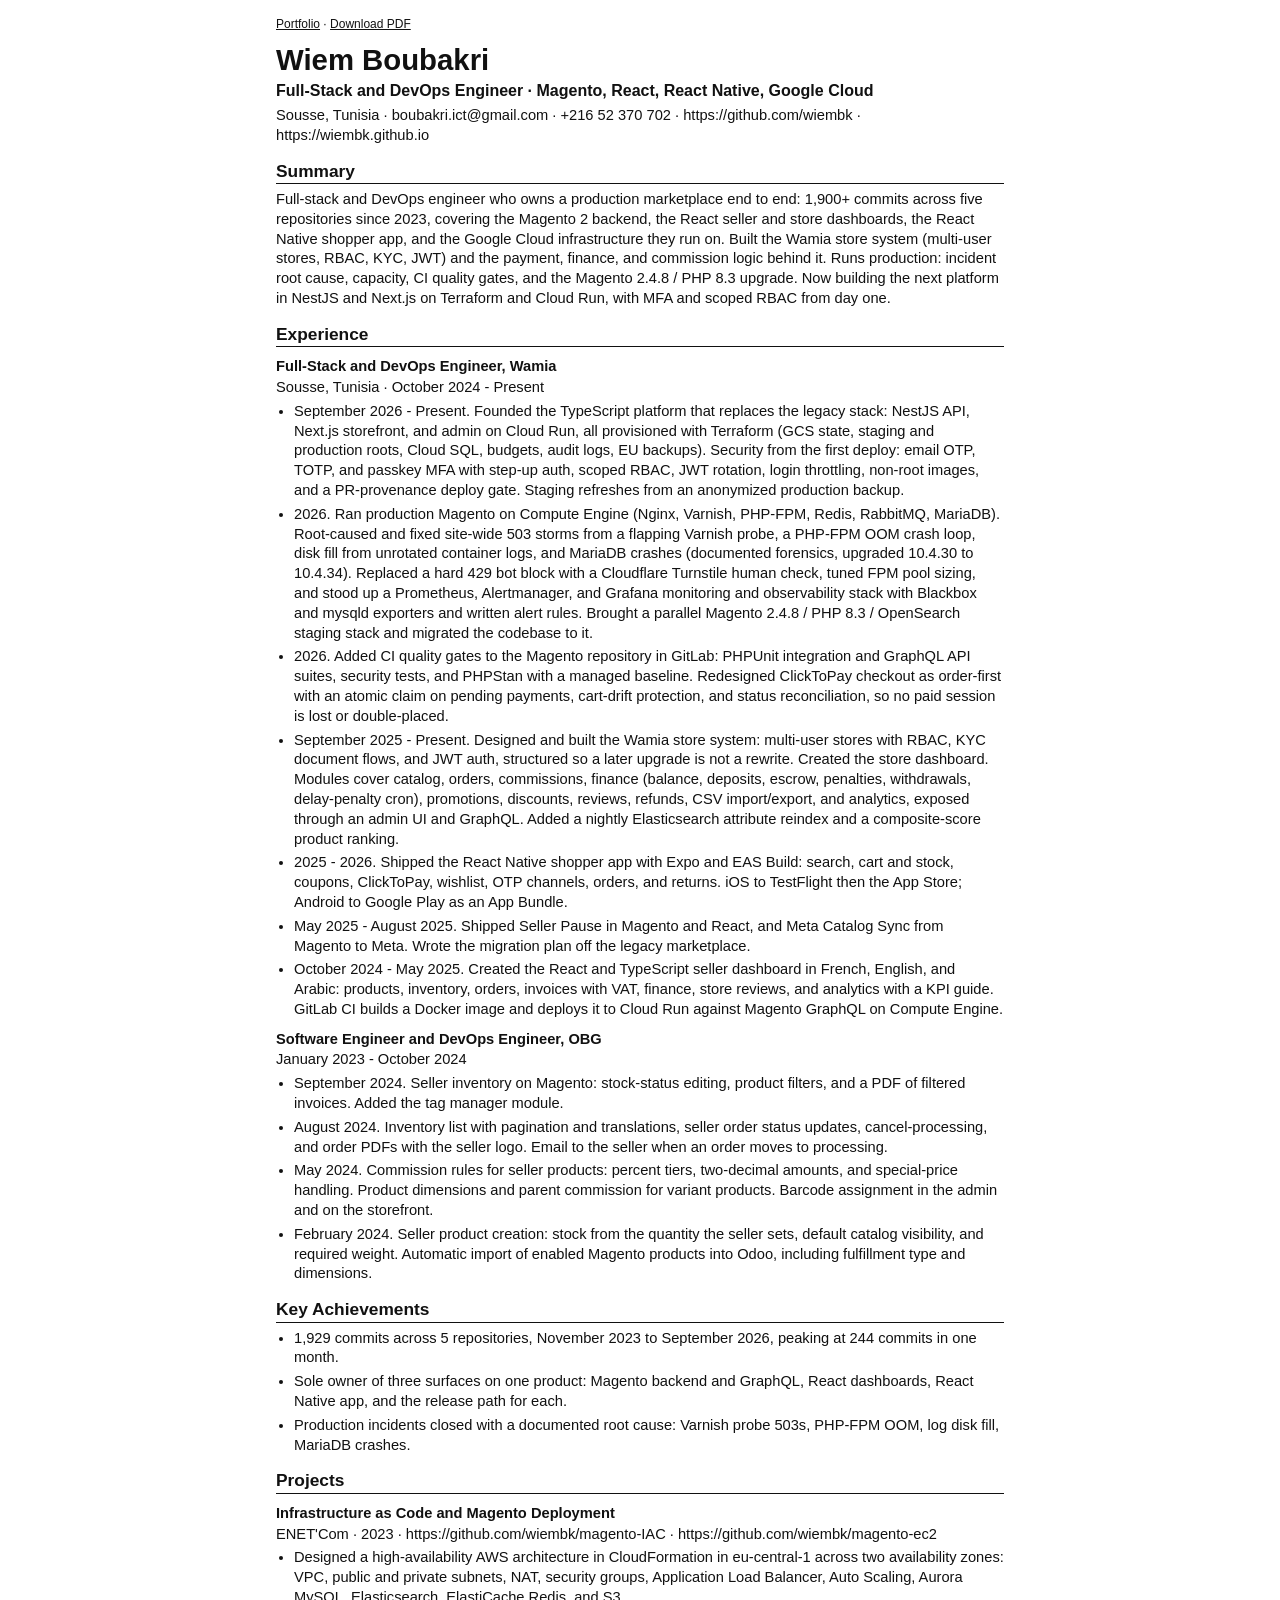
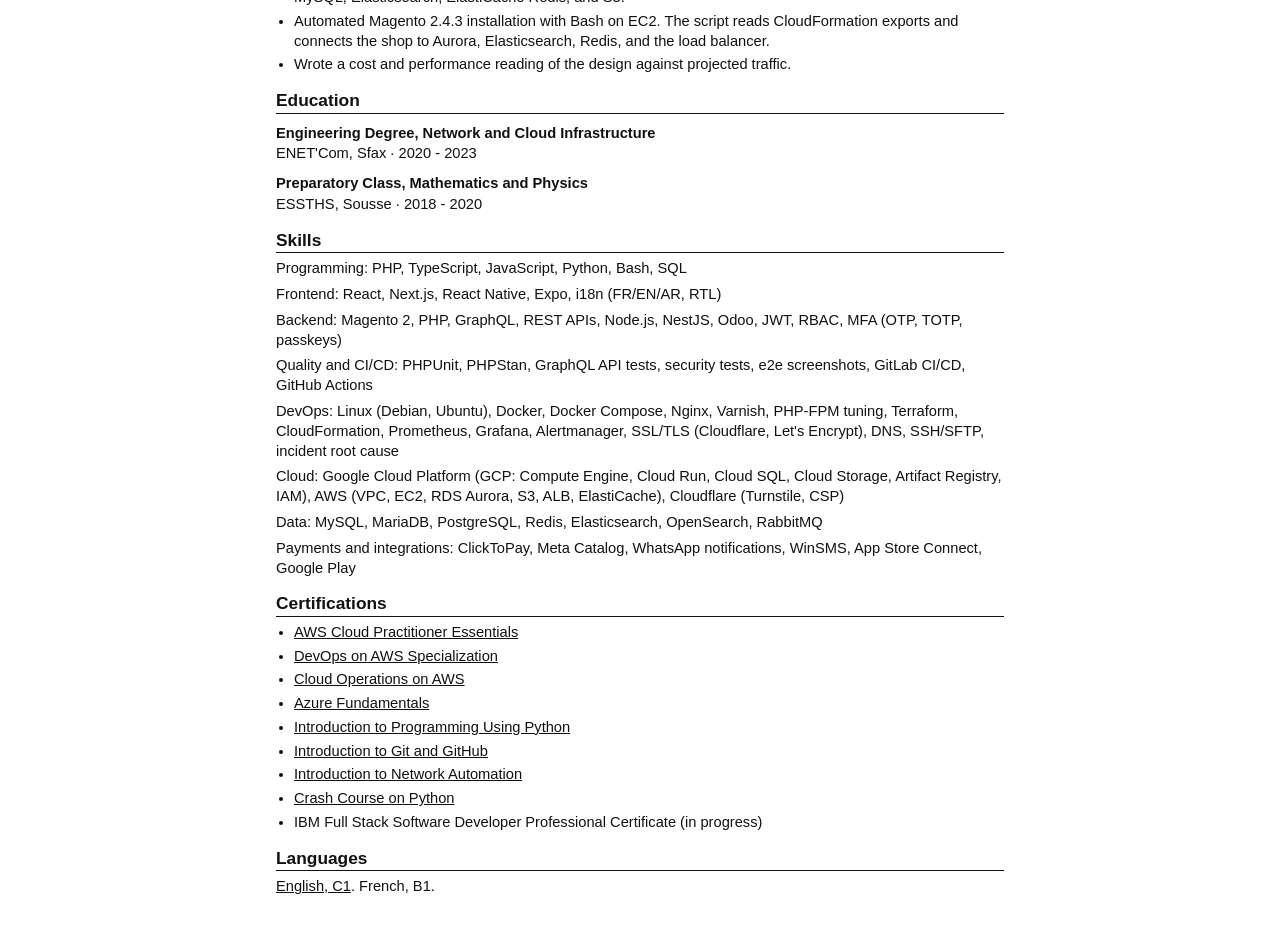
==== resume.html @ d729eae5 "fix: keep the ATS resume on two pages Co-authored-by: Cursor <cursoragent@cursor.com>" ====
<!DOCTYPE html>
<html lang="en">
<head>
  <meta charset="utf-8">
  <meta name="viewport" content="width=device-width, initial-scale=1">
  <title>Wiem Boubakri - Resume</title>
  <meta name="description" content="Resume of Wiem Boubakri, Full-Stack and DevOps engineer.">
  <link rel="stylesheet" href="resume.css">
</head>
<body>
  <p class="nav"><a href="index.html">Portfolio</a> · <a href="resume.pdf" download>Download PDF</a></p>

  <main>
    <h1>Wiem Boubakri</h1>
    <p class="role">Full-Stack and DevOps Engineer · Magento, React, React Native, Google Cloud</p>
    <p class="contact">Sousse, Tunisia · boubakri.ict@gmail.com · +216 52 370 702 · https://github.com/wiembk · https://wiembk.github.io</p>

    <h2>Summary</h2>
    <p>Full-stack and DevOps engineer who owns a production marketplace end to end: 1,900+ commits across five repositories since 2023, covering the Magento 2 backend, the React seller and store dashboards, the React Native shopper app, and the Google Cloud infrastructure they run on. Built the Wamia store system (multi-user stores, RBAC, KYC, JWT) and the payment, finance, and commission logic behind it. Runs production: incident root cause, capacity, CI quality gates, and the Magento 2.4.8 / PHP 8.3 upgrade. Now building the next platform in NestJS and Next.js on Terraform and Cloud Run, with MFA and scoped RBAC from day one.</p>

    <h2>Experience</h2>

    <h3>Full-Stack and DevOps Engineer, Wamia</h3>
    <p class="meta">Sousse, Tunisia · October 2024 - Present</p>
    <ul>
      <li>September 2026 - Present. Founded the TypeScript platform that replaces the legacy stack: NestJS API, Next.js storefront, and admin on Cloud Run, all provisioned with Terraform (GCS state, staging and production roots, Cloud SQL, budgets, audit logs, EU backups). Security from the first deploy: email OTP, TOTP, and passkey MFA with step-up auth, scoped RBAC, JWT rotation, login throttling, non-root images, and a PR-provenance deploy gate. Staging refreshes from an anonymized production backup.</li>
      <li>2026. Ran production Magento on Compute Engine (Nginx, Varnish, PHP-FPM, Redis, RabbitMQ, MariaDB). Root-caused and fixed site-wide 503 storms from a flapping Varnish probe, a PHP-FPM OOM crash loop, disk fill from unrotated container logs, and MariaDB crashes (documented forensics, upgraded 10.4.30 to 10.4.34). Replaced a hard 429 bot block with a Cloudflare Turnstile human check, tuned FPM pool sizing, and stood up a Prometheus, Alertmanager, and Grafana monitoring and observability stack with Blackbox and mysqld exporters and written alert rules. Brought a parallel Magento 2.4.8 / PHP 8.3 / OpenSearch staging stack and migrated the codebase to it.</li>
      <li>2026. Added CI quality gates to the Magento repository in GitLab: PHPUnit integration and GraphQL API suites, security tests, and PHPStan with a managed baseline. Redesigned ClickToPay checkout as order-first with an atomic claim on pending payments, cart-drift protection, and status reconciliation, so no paid session is lost or double-placed.</li>
      <li>September 2025 - Present. Designed and built the Wamia store system: multi-user stores with RBAC, KYC document flows, and JWT auth, structured so a later upgrade is not a rewrite. Created the store dashboard. Modules cover catalog, orders, commissions, finance (balance, deposits, escrow, penalties, withdrawals, delay-penalty cron), promotions, discounts, reviews, refunds, CSV import/export, and analytics, exposed through an admin UI and GraphQL. Added a nightly Elasticsearch attribute reindex and a composite-score product ranking.</li>
      <li>2025 - 2026. Shipped the React Native shopper app with Expo and EAS Build: search, cart and stock, coupons, ClickToPay, wishlist, OTP channels, orders, and returns. iOS to TestFlight then the App Store; Android to Google Play as an App Bundle.</li>
      <li>May 2025 - August 2025. Shipped Seller Pause in Magento and React, and Meta Catalog Sync from Magento to Meta. Wrote the migration plan off the legacy marketplace.</li>
      <li>October 2024 - May 2025. Created the React and TypeScript seller dashboard in French, English, and Arabic: products, inventory, orders, invoices with VAT, finance, store reviews, and analytics with a KPI guide. GitLab CI builds a Docker image and deploys it to Cloud Run against Magento GraphQL on Compute Engine.</li>
    </ul>

    <h3>Software Engineer and DevOps Engineer, OBG</h3>
    <p class="meta">January 2023 - October 2024</p>
    <ul>
      <li>September 2024. Seller inventory on Magento: stock-status editing, product filters, and a PDF of filtered invoices. Added the tag manager module.</li>
      <li>August 2024. Inventory list with pagination and translations, seller order status updates, cancel-processing, and order PDFs with the seller logo. Email to the seller when an order moves to processing.</li>
      <li>May 2024. Commission rules for seller products: percent tiers, two-decimal amounts, and special-price handling. Product dimensions and parent commission for variant products. Barcode assignment in the admin and on the storefront.</li>
      <li>February 2024. Seller product creation: stock from the quantity the seller sets, default catalog visibility, and required weight. Automatic import of enabled Magento products into Odoo, including fulfillment type and dimensions.</li>
    </ul>

    <h2>Key Achievements</h2>
    <ul>
      <li>1,929 commits across 5 repositories, November 2023 to September 2026, peaking at 244 commits in one month.</li>
      <li>Sole owner of three surfaces on one product: Magento backend and GraphQL, React dashboards, React Native app, and the release path for each.</li>
      <li>Production incidents closed with a documented root cause: Varnish probe 503s, PHP-FPM OOM, log disk fill, MariaDB crashes.</li>
    </ul>

    <h2>Projects</h2>

    <h3>Infrastructure as Code and Magento Deployment</h3>
    <p class="meta">ENET'Com · 2023 · https://github.com/wiembk/magento-IAC · https://github.com/wiembk/magento-ec2</p>
    <ul>
      <li>Designed a high-availability AWS architecture in CloudFormation in eu-central-1 across two availability zones: VPC, public and private subnets, NAT, security groups, Application Load Balancer, Auto Scaling, Aurora MySQL, Elasticsearch, ElastiCache Redis, and S3.</li>
      <li>Automated Magento 2.4.3 installation with Bash on EC2. The script reads CloudFormation exports and connects the shop to Aurora, Elasticsearch, Redis, and the load balancer.</li>
      <li>Wrote a cost and performance reading of the design against projected traffic.</li>
    </ul>

    <h2>Education</h2>

    <h3>Engineering Degree, Network and Cloud Infrastructure</h3>
    <p class="meta">ENET'Com, Sfax · 2020 - 2023</p>

    <h3>Preparatory Class, Mathematics and Physics</h3>
    <p class="meta">ESSTHS, Sousse · 2018 - 2020</p>

    <h2>Skills</h2>
    <p>Programming: PHP, TypeScript, JavaScript, Python, Bash, SQL</p>
    <p>Frontend: React, Next.js, React Native, Expo, i18n (FR/EN/AR, RTL)</p>
    <p>Backend: Magento 2, PHP, GraphQL, REST APIs, Node.js, NestJS, Odoo, JWT, RBAC, MFA (OTP, TOTP, passkeys)</p>
    <p>Quality and CI/CD: PHPUnit, PHPStan, GraphQL API tests, security tests, e2e screenshots, GitLab CI/CD, GitHub Actions</p>
    <p>DevOps: Linux (Debian, Ubuntu), Docker, Docker Compose, Nginx, Varnish, PHP-FPM tuning, Terraform, CloudFormation, Prometheus, Grafana, Alertmanager, SSL/TLS (Cloudflare, Let's Encrypt), DNS, SSH/SFTP, incident root cause</p>
    <p>Cloud: Google Cloud Platform (GCP: Compute Engine, Cloud Run, Cloud SQL, Cloud Storage, Artifact Registry, IAM), AWS (VPC, EC2, RDS Aurora, S3, ALB, ElastiCache), Cloudflare (Turnstile, CSP)</p>
    <p>Data: MySQL, MariaDB, PostgreSQL, Redis, Elasticsearch, OpenSearch, RabbitMQ</p>
    <p>Payments and integrations: ClickToPay, Meta Catalog, WhatsApp notifications, WinSMS, App Store Connect, Google Play</p>

    <h2>Certifications</h2>
    <ul class="certs-compact">
      <li><a href="https://drive.google.com/file/d/1_1jLtvXYV4eo3MJNdvYTq_Lkex4wQzK7/view">AWS Cloud Practitioner Essentials</a></li>
      <li><a href="https://www.coursera.org/account/accomplishments/specialization/TWV79HCF8F5U">DevOps on AWS Specialization</a></li>
      <li><a href="https://www.coursera.org/account/accomplishments/verify/R3Q22K4W58J7">Cloud Operations on AWS</a></li>
      <li><a href="https://drive.google.com/file/d/1Y1gZ4ScMN9NlFV-8IL65Gn_cewca-HWh/view">Azure Fundamentals</a></li>
      <li><a href="https://drive.google.com/file/d/1k7Gmsnxbhgt2LNV8YD_3bbGJUZ9FT2f1/view">Introduction to Programming Using Python</a></li>
      <li><a href="https://www.coursera.org/account/accomplishments/verify/2NA354GZRB7Q">Introduction to Git and GitHub</a></li>
      <li><a href="https://www.coursera.org/account/accomplishments/verify/HYGHPWAWJUBF">Introduction to Network Automation</a></li>
      <li><a href="https://www.coursera.org/account/accomplishments/verify/X9KK7CVKXENY">Crash Course on Python</a></li>
      <li>IBM Full Stack Software Developer Professional Certificate (in progress)</li>
    </ul>

    <h2>Languages</h2>
    <p><a href="https://cert.efset.org/MM6SDx">English, C1</a>. French, B1.</p>
  </main>
</body>
</html>
---- resume.css ----
* { box-sizing: border-box; }

html { background: #fff; }

body {
  margin: 0;
  background: #fff;
  color: #111;
  font-family: Arial, Helvetica, sans-serif;
  font-size: 11pt;
  line-height: 1.35;
}

.nav {
  max-width: 760px;
  margin: 16px auto 0;
  padding: 0 16px;
  font-size: 12px;
}

.nav a { color: #111; }

main {
  max-width: 760px;
  margin: 0 auto;
  padding: 12px 16px 40px;
}

h1 {
  font-size: 22pt;
  font-weight: 700;
  line-height: 1.1;
  margin: 0 0 4px;
}

.role {
  font-size: 12pt;
  font-weight: 700;
  margin: 0 0 4px;
}

.contact {
  margin: 0 0 12px;
}

h2 {
  font-size: 13pt;
  font-weight: 700;
  margin: 14px 0 6px;
  padding: 0;
  border: 0;
  border-bottom: 1px solid #111;
}

h3 {
  font-size: 11pt;
  font-weight: 700;
  margin: 10px 0 0;
}

.meta {
  margin: 1px 0 4px;
}

p { margin: 0 0 6px; }

ul {
  margin: 0 0 8px;
  padding-left: 18px;
}

li { margin: 0 0 4px; }

a { color: #111; }

@page {
  size: A4;
  margin: 11mm 12mm 11mm 12mm;
}

@media print {
  .nav { display: none; }
  body { font-size: 9.8pt; line-height: 1.27; }
  main { max-width: none; margin: 0; padding: 0; }
  a { color: #111; text-decoration: none; }
  h2 { margin-top: 10px; }
  h2, h3 { break-after: avoid; }
  li { margin-bottom: 3px; }
  .certs-compact li { margin-bottom: 1px; }
}
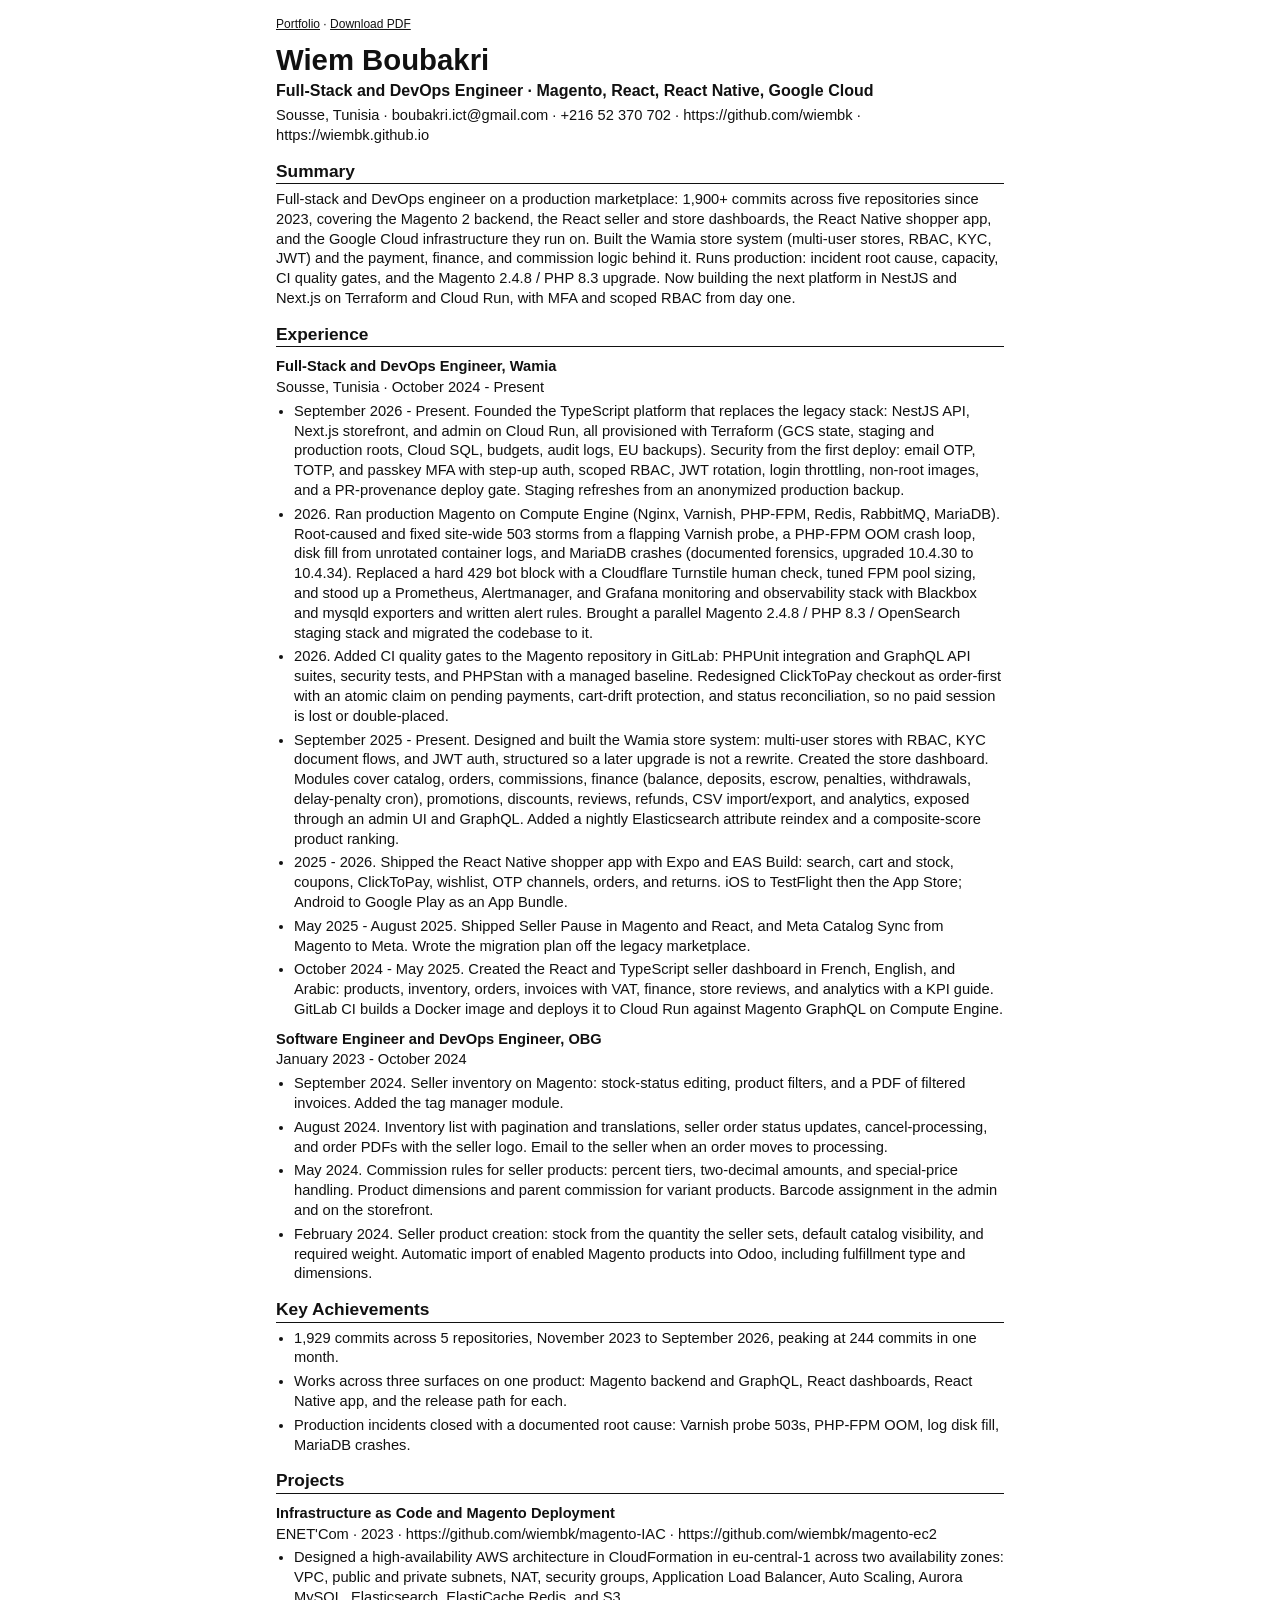
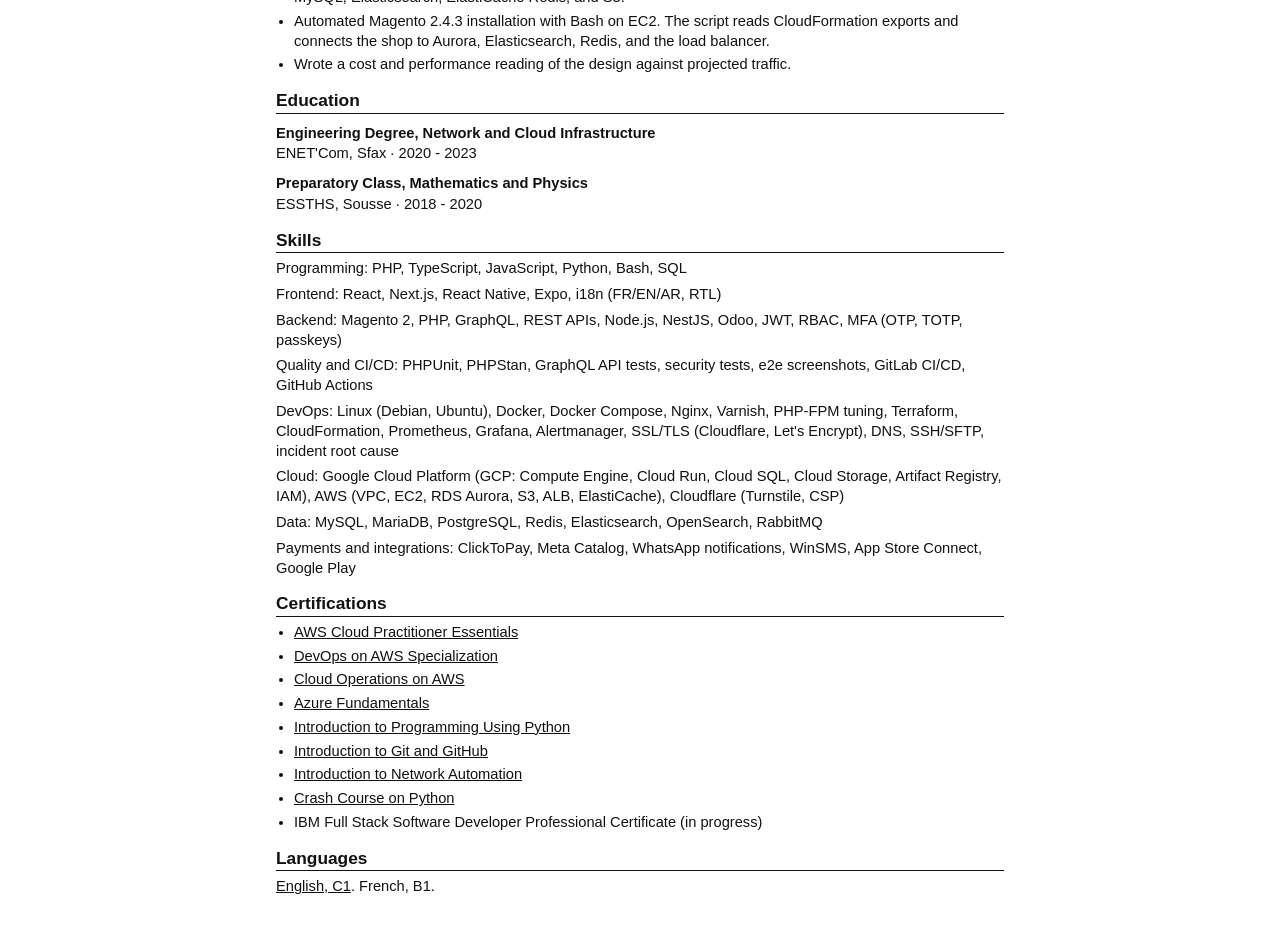
==== commit bf8c429a: "fix: remove the ownership claim from the summary and portfolio opening Co-authored-by: Cursor <curso" ====
--- a/resume.html
+++ b/resume.html
@@ -16,7 +16,7 @@
     <p class="contact">Sousse, Tunisia · boubakri.ict@gmail.com · +216 52 370 702 · https://github.com/wiembk · https://wiembk.github.io</p>
 
     <h2>Summary</h2>
-    <p>Full-stack and DevOps engineer who owns a production marketplace end to end: 1,900+ commits across five repositories since 2023, covering the Magento 2 backend, the React seller and store dashboards, the React Native shopper app, and the Google Cloud infrastructure they run on. Built the Wamia store system (multi-user stores, RBAC, KYC, JWT) and the payment, finance, and commission logic behind it. Runs production: incident root cause, capacity, CI quality gates, and the Magento 2.4.8 / PHP 8.3 upgrade. Now building the next platform in NestJS and Next.js on Terraform and Cloud Run, with MFA and scoped RBAC from day one.</p>
+    <p>Full-stack and DevOps engineer on a production marketplace: 1,900+ commits across five repositories since 2023, covering the Magento 2 backend, the React seller and store dashboards, the React Native shopper app, and the Google Cloud infrastructure they run on. Built the Wamia store system (multi-user stores, RBAC, KYC, JWT) and the payment, finance, and commission logic behind it. Runs production: incident root cause, capacity, CI quality gates, and the Magento 2.4.8 / PHP 8.3 upgrade. Now building the next platform in NestJS and Next.js on Terraform and Cloud Run, with MFA and scoped RBAC from day one.</p>
 
     <h2>Experience</h2>
 
@@ -44,7 +44,7 @@
     <h2>Key Achievements</h2>
     <ul>
       <li>1,929 commits across 5 repositories, November 2023 to September 2026, peaking at 244 commits in one month.</li>
-      <li>Sole owner of three surfaces on one product: Magento backend and GraphQL, React dashboards, React Native app, and the release path for each.</li>
+      <li>Works across three surfaces on one product: Magento backend and GraphQL, React dashboards, React Native app, and the release path for each.</li>
       <li>Production incidents closed with a documented root cause: Varnish probe 503s, PHP-FPM OOM, log disk fill, MariaDB crashes.</li>
     </ul>
 
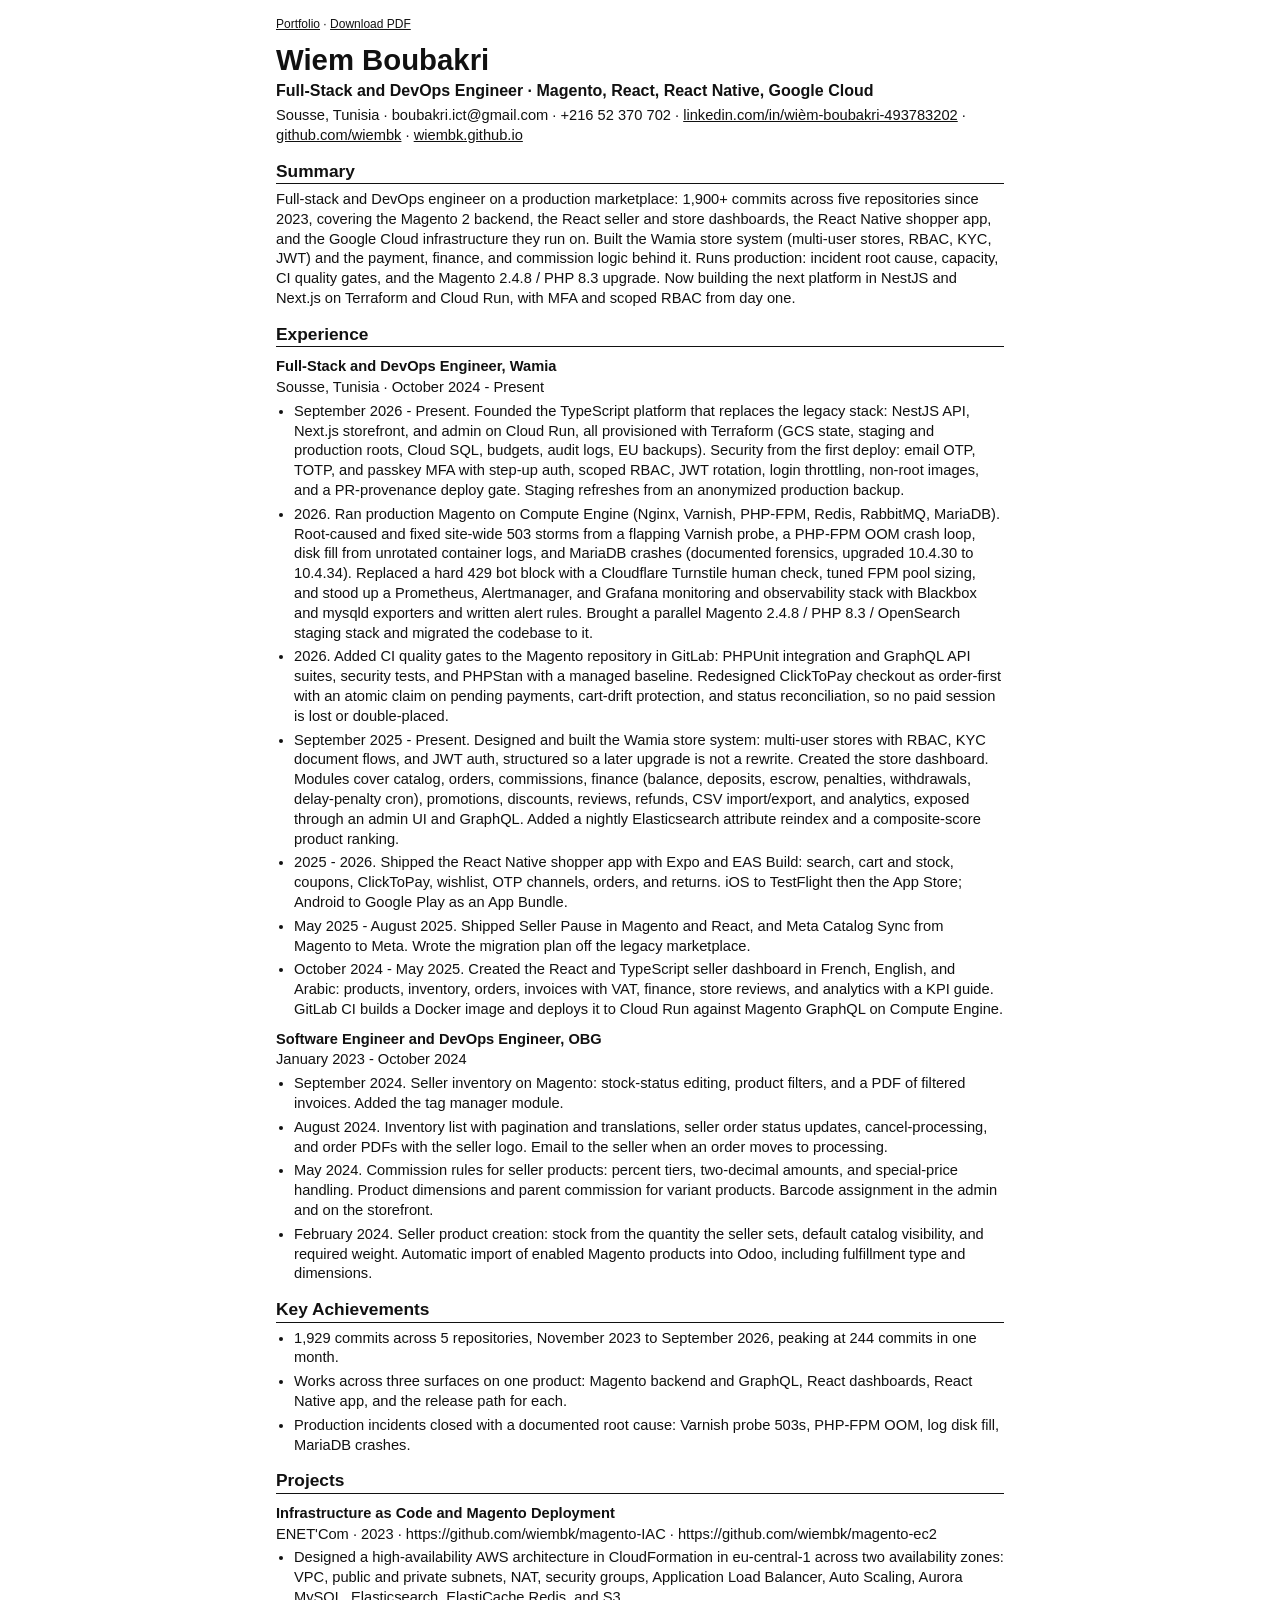
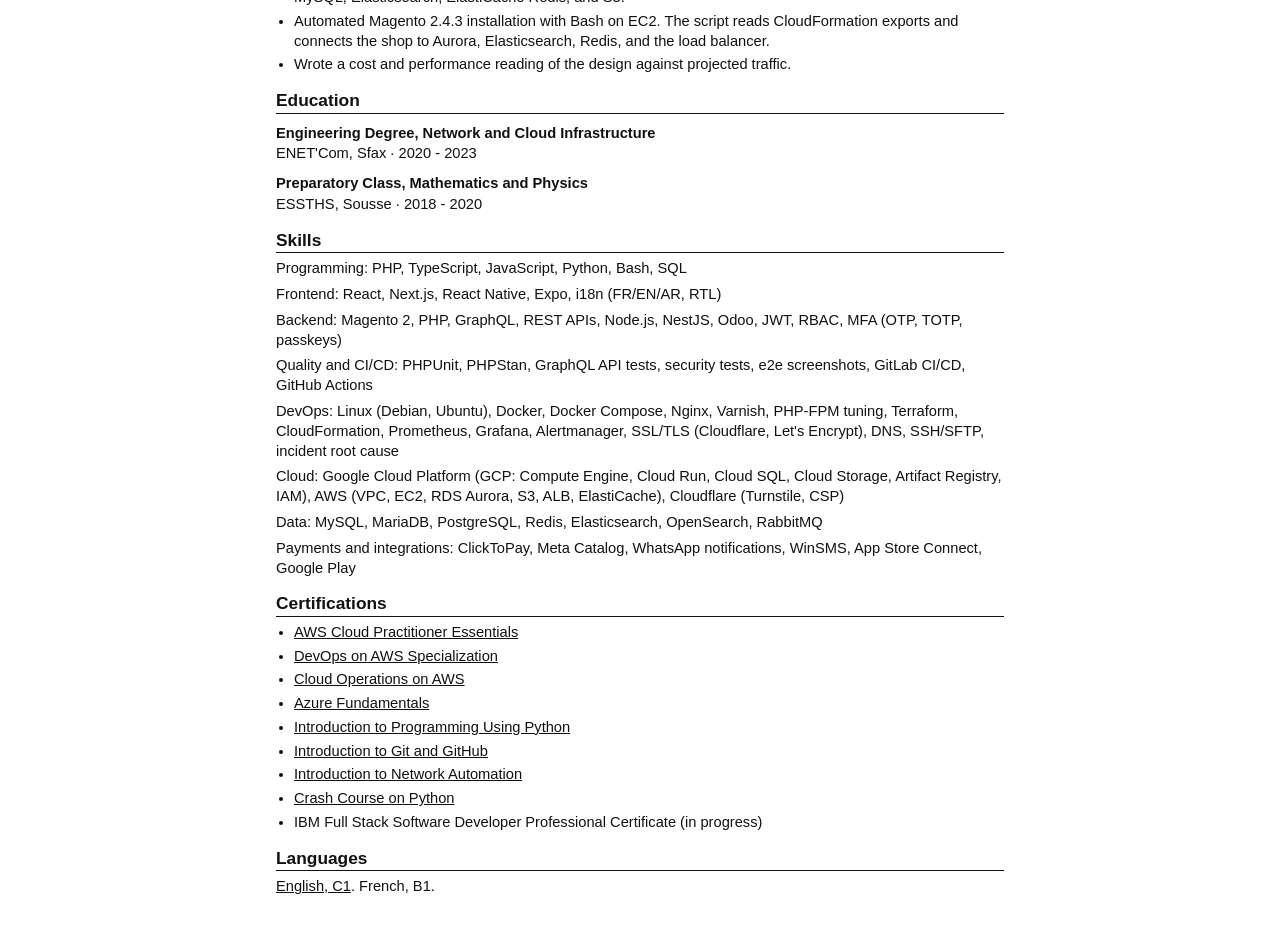
==== commit 4871f946: "feat: add LinkedIn to the CV contact line and portfolio Co-authored-by: Cursor <cursoragent@cursor.c" ====
--- a/resume.html
+++ b/resume.html
@@ -13,7 +13,7 @@
   <main>
     <h1>Wiem Boubakri</h1>
     <p class="role">Full-Stack and DevOps Engineer · Magento, React, React Native, Google Cloud</p>
-    <p class="contact">Sousse, Tunisia · boubakri.ict@gmail.com · +216 52 370 702 · https://github.com/wiembk · https://wiembk.github.io</p>
+    <p class="contact">Sousse, Tunisia · boubakri.ict@gmail.com · +216 52 370 702 · <a href="https://www.linkedin.com/in/wi%C3%A8m-boubakri-493783202/">linkedin.com/in/wièm-boubakri-493783202</a> · <a href="https://github.com/wiembk">github.com/wiembk</a> · <a href="https://wiembk.github.io">wiembk.github.io</a></p>
 
     <h2>Summary</h2>
     <p>Full-stack and DevOps engineer on a production marketplace: 1,900+ commits across five repositories since 2023, covering the Magento 2 backend, the React seller and store dashboards, the React Native shopper app, and the Google Cloud infrastructure they run on. Built the Wamia store system (multi-user stores, RBAC, KYC, JWT) and the payment, finance, and commission logic behind it. Runs production: incident root cause, capacity, CI quality gates, and the Magento 2.4.8 / PHP 8.3 upgrade. Now building the next platform in NestJS and Next.js on Terraform and Cloud Run, with MFA and scoped RBAC from day one.</p>
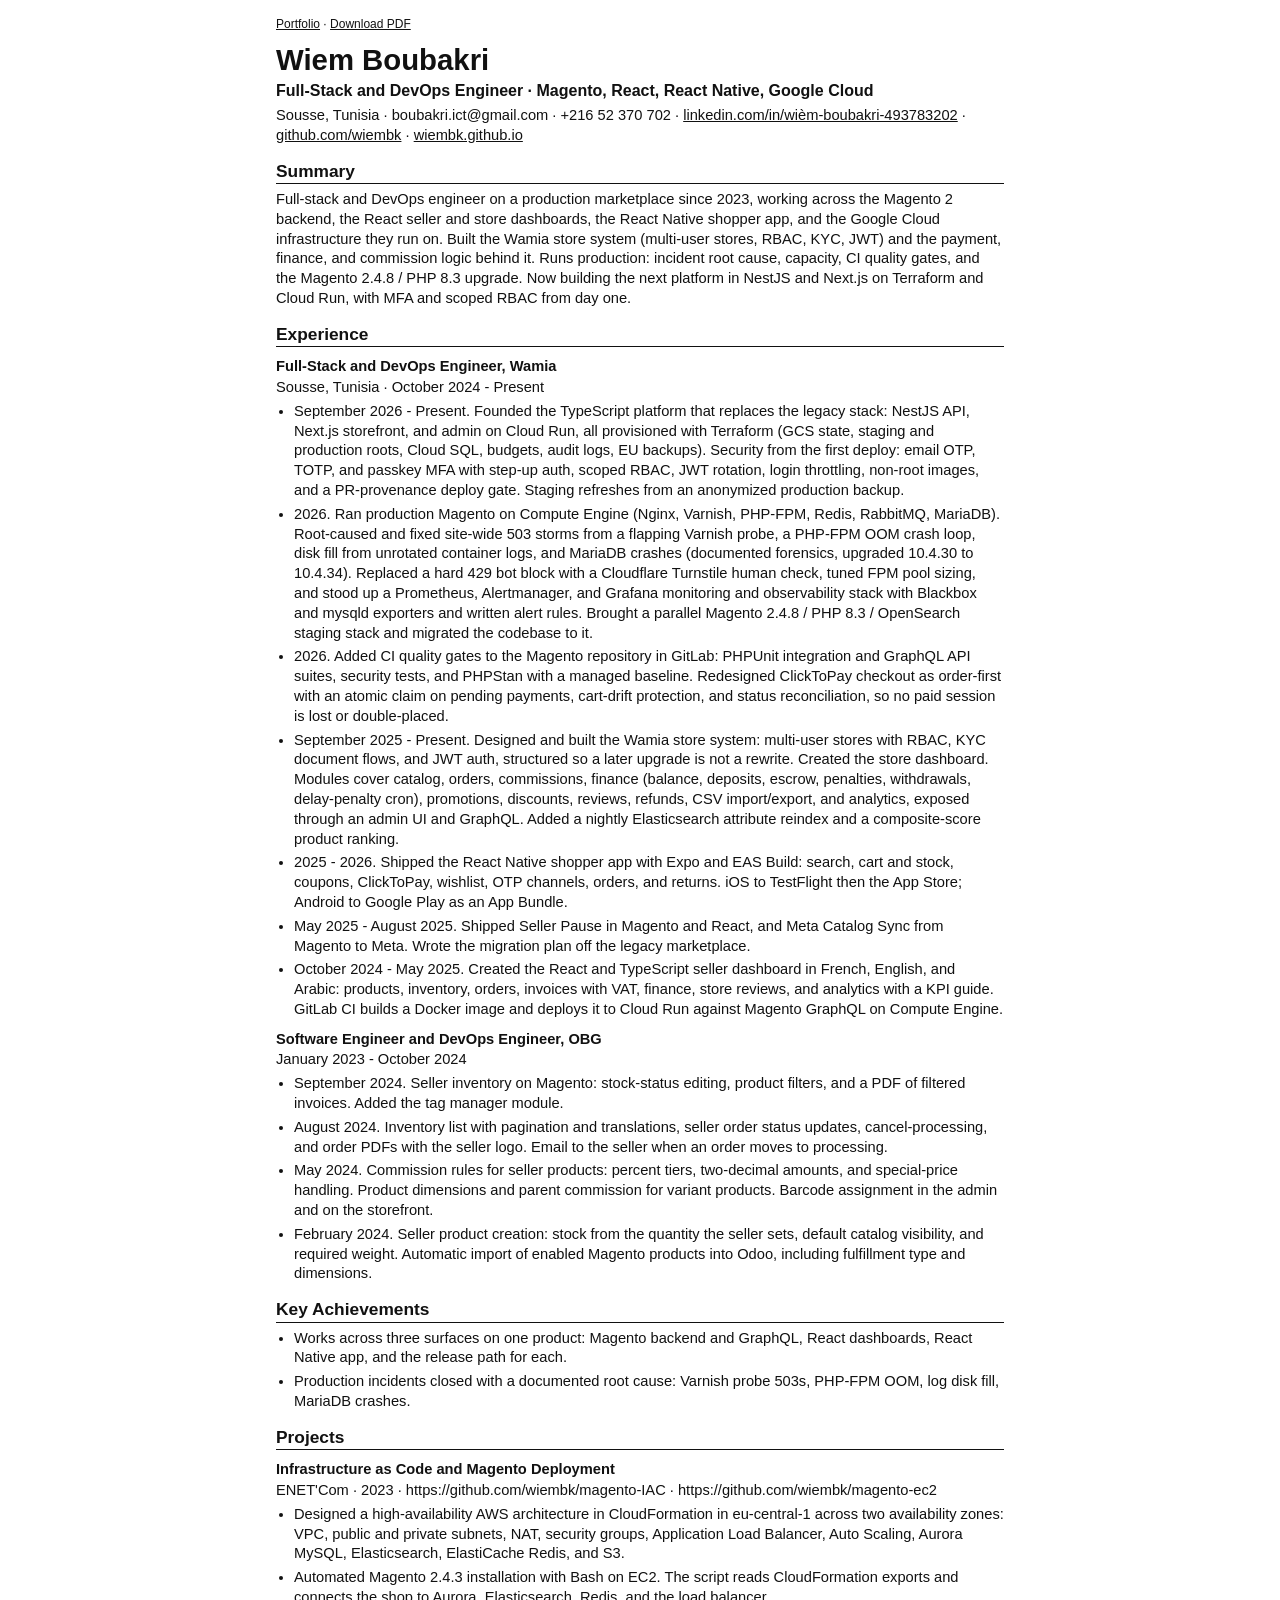
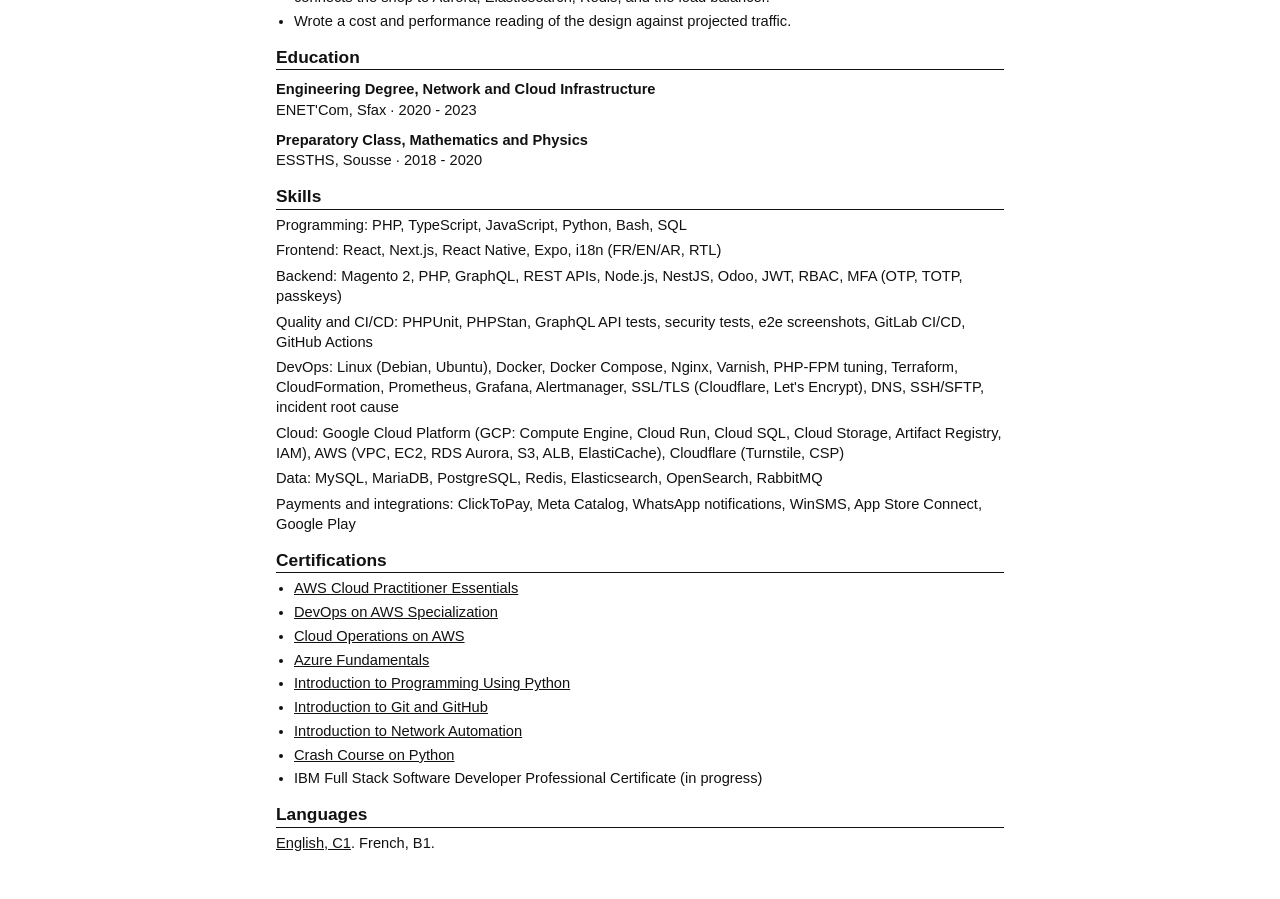
==== commit b0e30a30: "fix: drop commit counts from the CV and portfolio Co-authored-by: Cursor <cursoragent@cursor.com>" ====
--- a/resume.html
+++ b/resume.html
@@ -16,7 +16,7 @@
     <p class="contact">Sousse, Tunisia · boubakri.ict@gmail.com · +216 52 370 702 · <a href="https://www.linkedin.com/in/wi%C3%A8m-boubakri-493783202/">linkedin.com/in/wièm-boubakri-493783202</a> · <a href="https://github.com/wiembk">github.com/wiembk</a> · <a href="https://wiembk.github.io">wiembk.github.io</a></p>
 
     <h2>Summary</h2>
-    <p>Full-stack and DevOps engineer on a production marketplace: 1,900+ commits across five repositories since 2023, covering the Magento 2 backend, the React seller and store dashboards, the React Native shopper app, and the Google Cloud infrastructure they run on. Built the Wamia store system (multi-user stores, RBAC, KYC, JWT) and the payment, finance, and commission logic behind it. Runs production: incident root cause, capacity, CI quality gates, and the Magento 2.4.8 / PHP 8.3 upgrade. Now building the next platform in NestJS and Next.js on Terraform and Cloud Run, with MFA and scoped RBAC from day one.</p>
+    <p>Full-stack and DevOps engineer on a production marketplace since 2023, working across the Magento 2 backend, the React seller and store dashboards, the React Native shopper app, and the Google Cloud infrastructure they run on. Built the Wamia store system (multi-user stores, RBAC, KYC, JWT) and the payment, finance, and commission logic behind it. Runs production: incident root cause, capacity, CI quality gates, and the Magento 2.4.8 / PHP 8.3 upgrade. Now building the next platform in NestJS and Next.js on Terraform and Cloud Run, with MFA and scoped RBAC from day one.</p>
 
     <h2>Experience</h2>
 
@@ -43,7 +43,6 @@
 
     <h2>Key Achievements</h2>
     <ul>
-      <li>1,929 commits across 5 repositories, November 2023 to September 2026, peaking at 244 commits in one month.</li>
       <li>Works across three surfaces on one product: Magento backend and GraphQL, React dashboards, React Native app, and the release path for each.</li>
       <li>Production incidents closed with a documented root cause: Varnish probe 503s, PHP-FPM OOM, log disk fill, MariaDB crashes.</li>
     </ul>
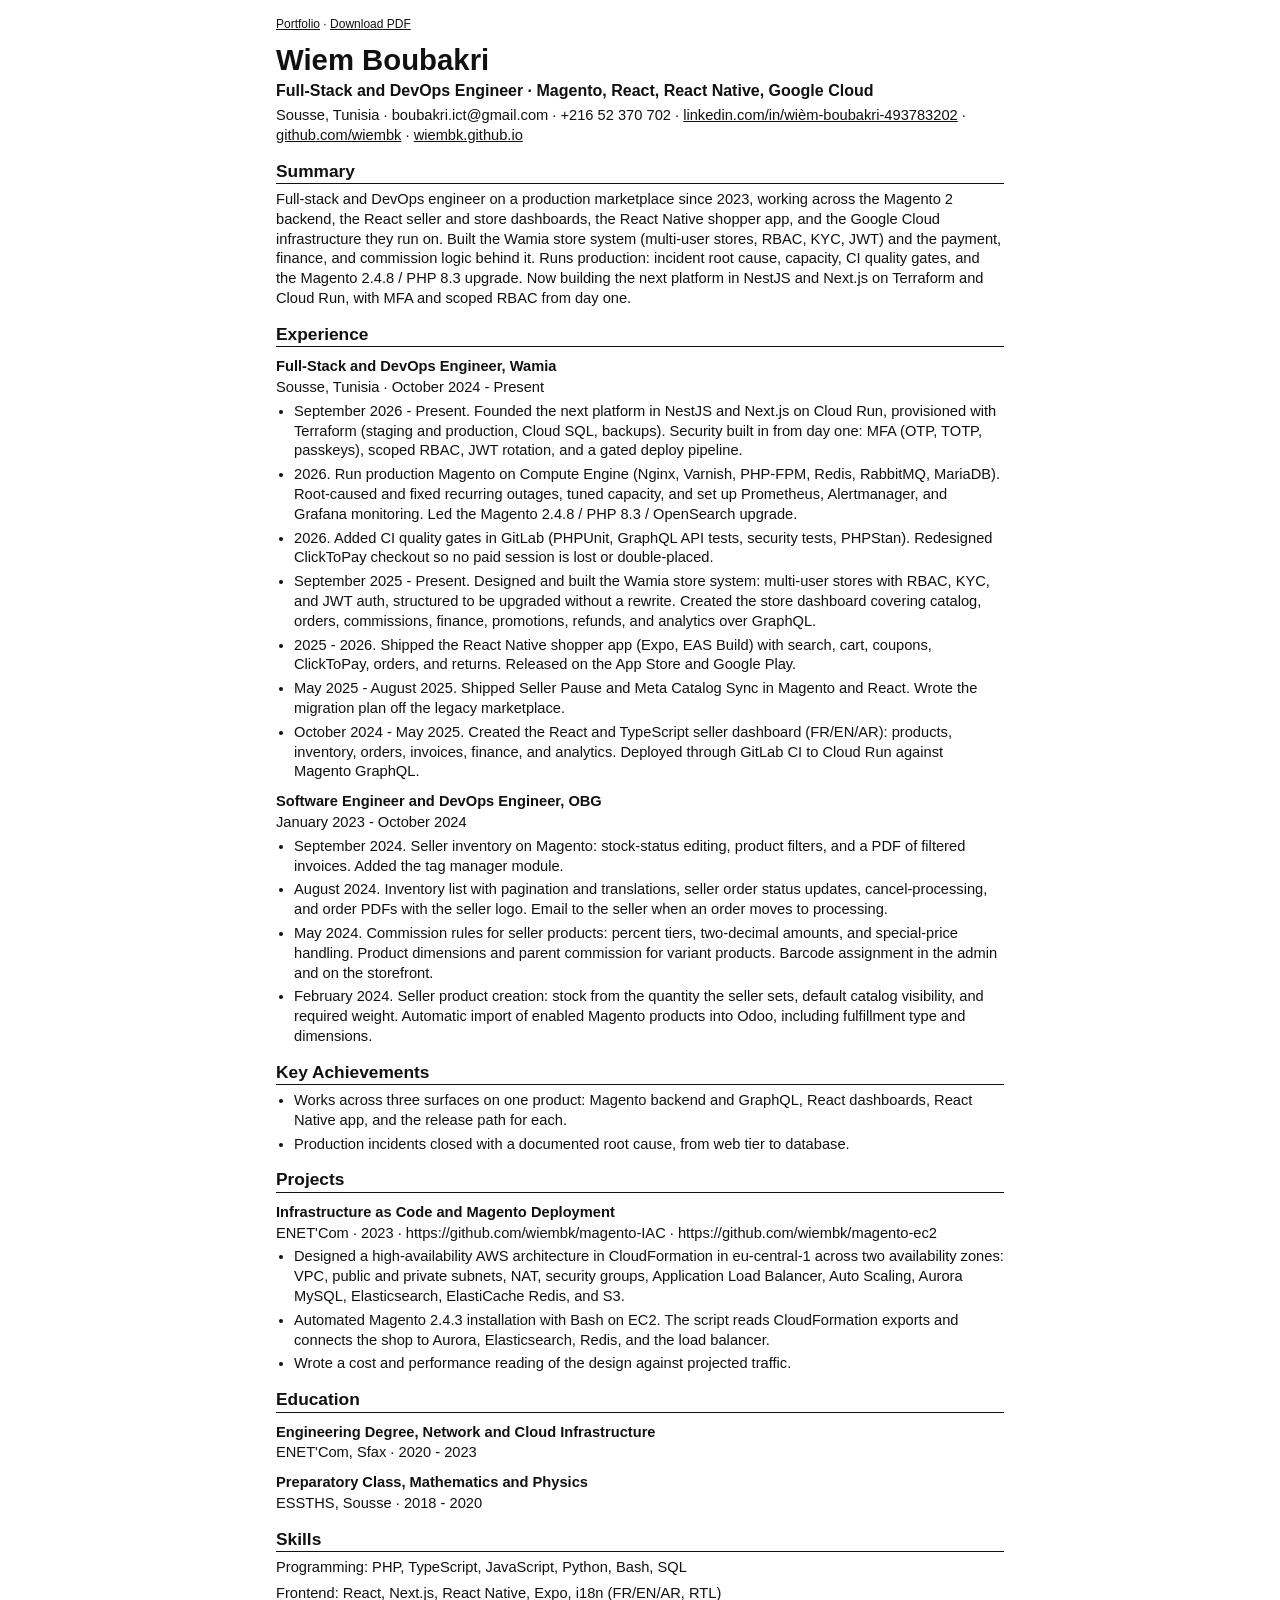
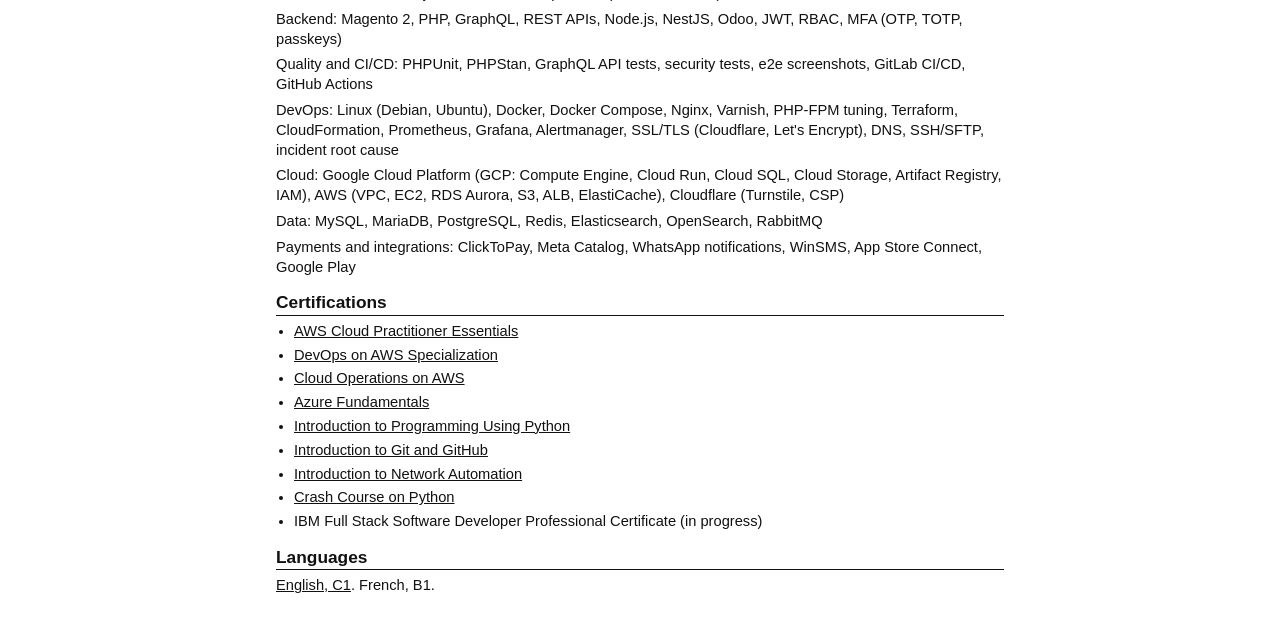
==== commit c79fcbda: "fix: trim Wamia experience bullets to outcomes, drop implementation detail Co-authored-by: Cursor <c" ====
--- a/resume.html
+++ b/resume.html
@@ -23,13 +23,13 @@
     <h3>Full-Stack and DevOps Engineer, Wamia</h3>
     <p class="meta">Sousse, Tunisia · October 2024 - Present</p>
     <ul>
-      <li>September 2026 - Present. Founded the TypeScript platform that replaces the legacy stack: NestJS API, Next.js storefront, and admin on Cloud Run, all provisioned with Terraform (GCS state, staging and production roots, Cloud SQL, budgets, audit logs, EU backups). Security from the first deploy: email OTP, TOTP, and passkey MFA with step-up auth, scoped RBAC, JWT rotation, login throttling, non-root images, and a PR-provenance deploy gate. Staging refreshes from an anonymized production backup.</li>
-      <li>2026. Ran production Magento on Compute Engine (Nginx, Varnish, PHP-FPM, Redis, RabbitMQ, MariaDB). Root-caused and fixed site-wide 503 storms from a flapping Varnish probe, a PHP-FPM OOM crash loop, disk fill from unrotated container logs, and MariaDB crashes (documented forensics, upgraded 10.4.30 to 10.4.34). Replaced a hard 429 bot block with a Cloudflare Turnstile human check, tuned FPM pool sizing, and stood up a Prometheus, Alertmanager, and Grafana monitoring and observability stack with Blackbox and mysqld exporters and written alert rules. Brought a parallel Magento 2.4.8 / PHP 8.3 / OpenSearch staging stack and migrated the codebase to it.</li>
-      <li>2026. Added CI quality gates to the Magento repository in GitLab: PHPUnit integration and GraphQL API suites, security tests, and PHPStan with a managed baseline. Redesigned ClickToPay checkout as order-first with an atomic claim on pending payments, cart-drift protection, and status reconciliation, so no paid session is lost or double-placed.</li>
-      <li>September 2025 - Present. Designed and built the Wamia store system: multi-user stores with RBAC, KYC document flows, and JWT auth, structured so a later upgrade is not a rewrite. Created the store dashboard. Modules cover catalog, orders, commissions, finance (balance, deposits, escrow, penalties, withdrawals, delay-penalty cron), promotions, discounts, reviews, refunds, CSV import/export, and analytics, exposed through an admin UI and GraphQL. Added a nightly Elasticsearch attribute reindex and a composite-score product ranking.</li>
-      <li>2025 - 2026. Shipped the React Native shopper app with Expo and EAS Build: search, cart and stock, coupons, ClickToPay, wishlist, OTP channels, orders, and returns. iOS to TestFlight then the App Store; Android to Google Play as an App Bundle.</li>
-      <li>May 2025 - August 2025. Shipped Seller Pause in Magento and React, and Meta Catalog Sync from Magento to Meta. Wrote the migration plan off the legacy marketplace.</li>
-      <li>October 2024 - May 2025. Created the React and TypeScript seller dashboard in French, English, and Arabic: products, inventory, orders, invoices with VAT, finance, store reviews, and analytics with a KPI guide. GitLab CI builds a Docker image and deploys it to Cloud Run against Magento GraphQL on Compute Engine.</li>
+      <li>September 2026 - Present. Founded the next platform in NestJS and Next.js on Cloud Run, provisioned with Terraform (staging and production, Cloud SQL, backups). Security built in from day one: MFA (OTP, TOTP, passkeys), scoped RBAC, JWT rotation, and a gated deploy pipeline.</li>
+      <li>2026. Run production Magento on Compute Engine (Nginx, Varnish, PHP-FPM, Redis, RabbitMQ, MariaDB). Root-caused and fixed recurring outages, tuned capacity, and set up Prometheus, Alertmanager, and Grafana monitoring. Led the Magento 2.4.8 / PHP 8.3 / OpenSearch upgrade.</li>
+      <li>2026. Added CI quality gates in GitLab (PHPUnit, GraphQL API tests, security tests, PHPStan). Redesigned ClickToPay checkout so no paid session is lost or double-placed.</li>
+      <li>September 2025 - Present. Designed and built the Wamia store system: multi-user stores with RBAC, KYC, and JWT auth, structured to be upgraded without a rewrite. Created the store dashboard covering catalog, orders, commissions, finance, promotions, refunds, and analytics over GraphQL.</li>
+      <li>2025 - 2026. Shipped the React Native shopper app (Expo, EAS Build) with search, cart, coupons, ClickToPay, orders, and returns. Released on the App Store and Google Play.</li>
+      <li>May 2025 - August 2025. Shipped Seller Pause and Meta Catalog Sync in Magento and React. Wrote the migration plan off the legacy marketplace.</li>
+      <li>October 2024 - May 2025. Created the React and TypeScript seller dashboard (FR/EN/AR): products, inventory, orders, invoices, finance, and analytics. Deployed through GitLab CI to Cloud Run against Magento GraphQL.</li>
     </ul>
 
     <h3>Software Engineer and DevOps Engineer, OBG</h3>
@@ -44,7 +44,7 @@
     <h2>Key Achievements</h2>
     <ul>
       <li>Works across three surfaces on one product: Magento backend and GraphQL, React dashboards, React Native app, and the release path for each.</li>
-      <li>Production incidents closed with a documented root cause: Varnish probe 503s, PHP-FPM OOM, log disk fill, MariaDB crashes.</li>
+      <li>Production incidents closed with a documented root cause, from web tier to database.</li>
     </ul>
 
     <h2>Projects</h2>
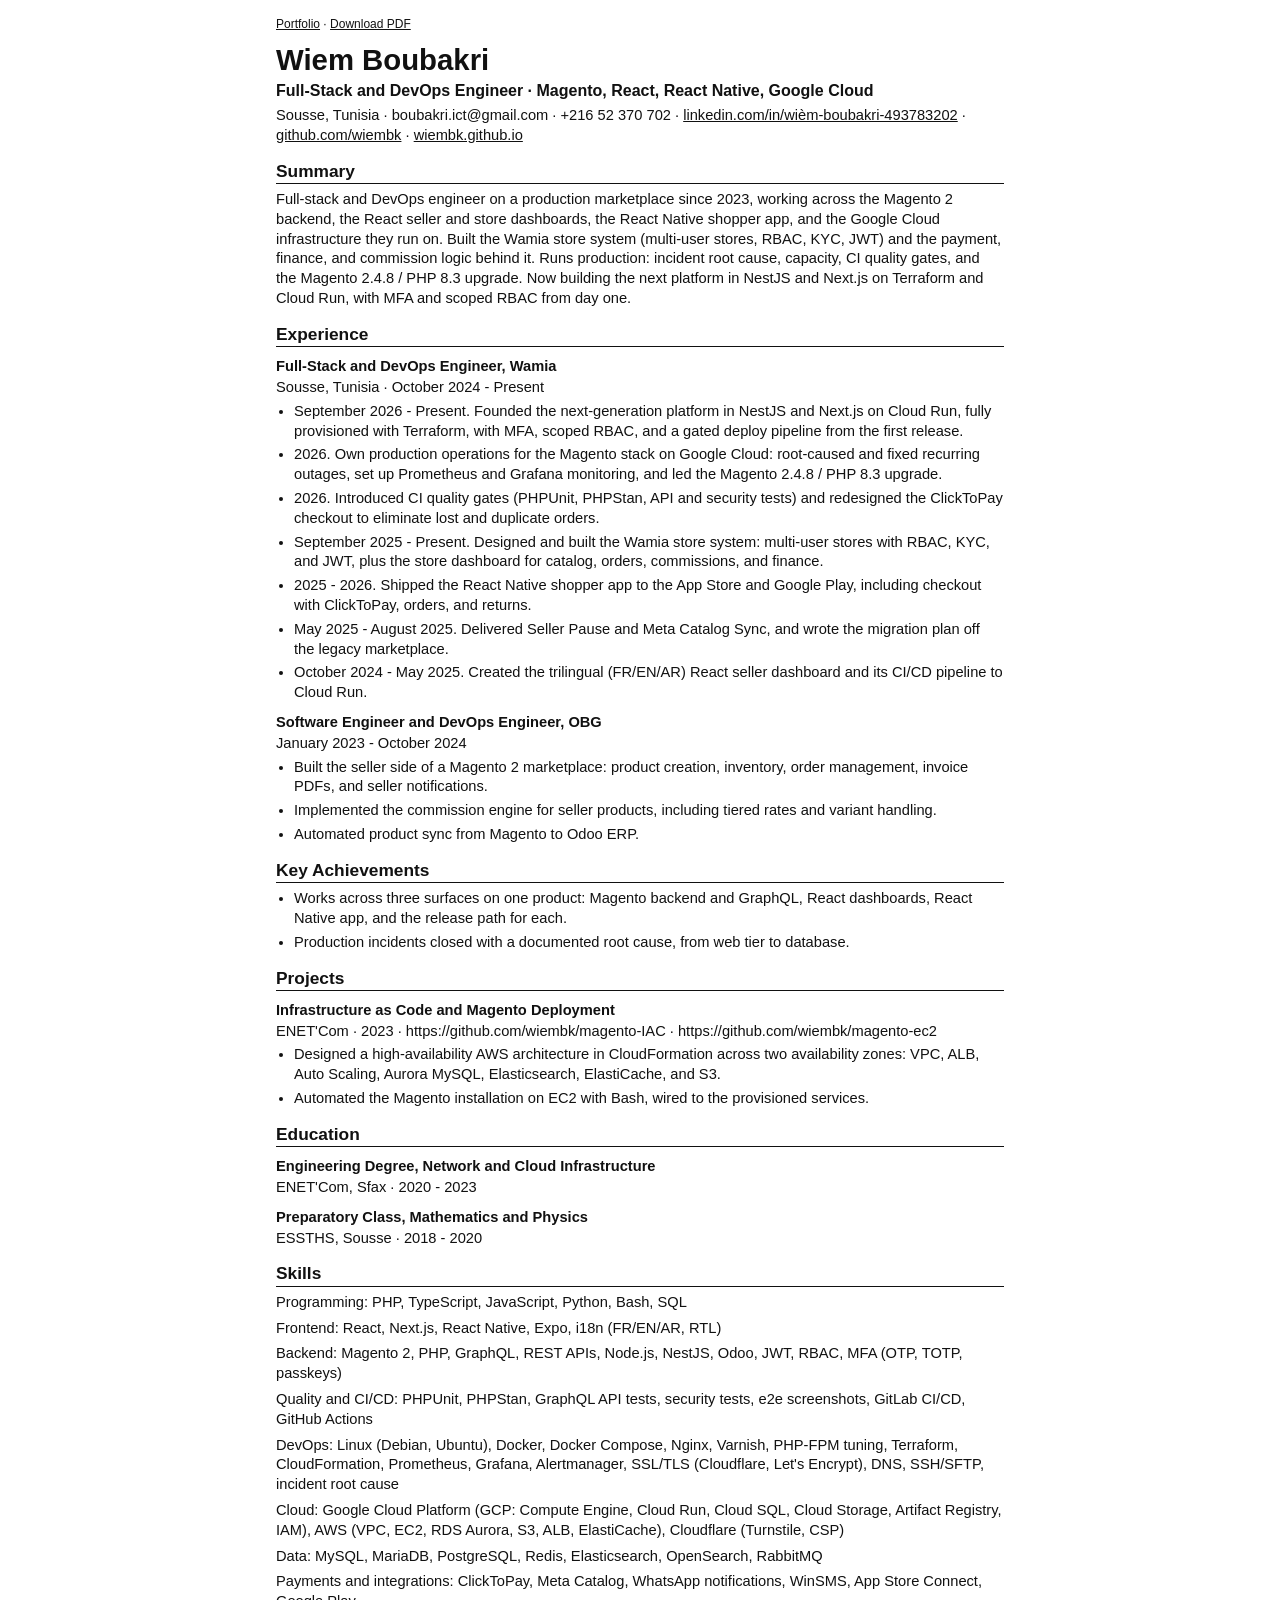
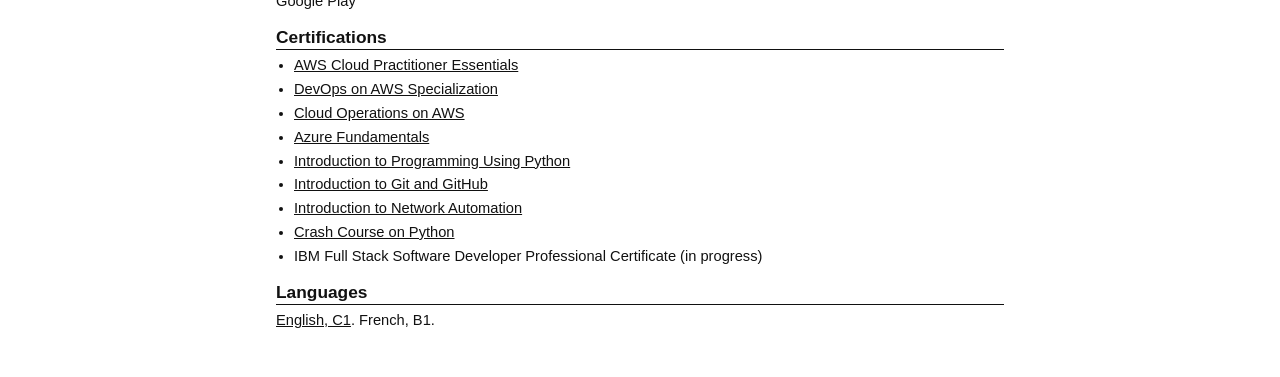
==== commit 443b32cb: "fix: keep only value-adding detail in experience and projects Co-authored-by: Cursor <cursoragent@cu" ====
--- a/resume.html
+++ b/resume.html
@@ -23,22 +23,21 @@
     <h3>Full-Stack and DevOps Engineer, Wamia</h3>
     <p class="meta">Sousse, Tunisia · October 2024 - Present</p>
     <ul>
-      <li>September 2026 - Present. Founded the next platform in NestJS and Next.js on Cloud Run, provisioned with Terraform (staging and production, Cloud SQL, backups). Security built in from day one: MFA (OTP, TOTP, passkeys), scoped RBAC, JWT rotation, and a gated deploy pipeline.</li>
-      <li>2026. Run production Magento on Compute Engine (Nginx, Varnish, PHP-FPM, Redis, RabbitMQ, MariaDB). Root-caused and fixed recurring outages, tuned capacity, and set up Prometheus, Alertmanager, and Grafana monitoring. Led the Magento 2.4.8 / PHP 8.3 / OpenSearch upgrade.</li>
-      <li>2026. Added CI quality gates in GitLab (PHPUnit, GraphQL API tests, security tests, PHPStan). Redesigned ClickToPay checkout so no paid session is lost or double-placed.</li>
-      <li>September 2025 - Present. Designed and built the Wamia store system: multi-user stores with RBAC, KYC, and JWT auth, structured to be upgraded without a rewrite. Created the store dashboard covering catalog, orders, commissions, finance, promotions, refunds, and analytics over GraphQL.</li>
-      <li>2025 - 2026. Shipped the React Native shopper app (Expo, EAS Build) with search, cart, coupons, ClickToPay, orders, and returns. Released on the App Store and Google Play.</li>
-      <li>May 2025 - August 2025. Shipped Seller Pause and Meta Catalog Sync in Magento and React. Wrote the migration plan off the legacy marketplace.</li>
-      <li>October 2024 - May 2025. Created the React and TypeScript seller dashboard (FR/EN/AR): products, inventory, orders, invoices, finance, and analytics. Deployed through GitLab CI to Cloud Run against Magento GraphQL.</li>
+      <li>September 2026 - Present. Founded the next-generation platform in NestJS and Next.js on Cloud Run, fully provisioned with Terraform, with MFA, scoped RBAC, and a gated deploy pipeline from the first release.</li>
+      <li>2026. Own production operations for the Magento stack on Google Cloud: root-caused and fixed recurring outages, set up Prometheus and Grafana monitoring, and led the Magento 2.4.8 / PHP 8.3 upgrade.</li>
+      <li>2026. Introduced CI quality gates (PHPUnit, PHPStan, API and security tests) and redesigned the ClickToPay checkout to eliminate lost and duplicate orders.</li>
+      <li>September 2025 - Present. Designed and built the Wamia store system: multi-user stores with RBAC, KYC, and JWT, plus the store dashboard for catalog, orders, commissions, and finance.</li>
+      <li>2025 - 2026. Shipped the React Native shopper app to the App Store and Google Play, including checkout with ClickToPay, orders, and returns.</li>
+      <li>May 2025 - August 2025. Delivered Seller Pause and Meta Catalog Sync, and wrote the migration plan off the legacy marketplace.</li>
+      <li>October 2024 - May 2025. Created the trilingual (FR/EN/AR) React seller dashboard and its CI/CD pipeline to Cloud Run.</li>
     </ul>
 
     <h3>Software Engineer and DevOps Engineer, OBG</h3>
     <p class="meta">January 2023 - October 2024</p>
     <ul>
-      <li>September 2024. Seller inventory on Magento: stock-status editing, product filters, and a PDF of filtered invoices. Added the tag manager module.</li>
-      <li>August 2024. Inventory list with pagination and translations, seller order status updates, cancel-processing, and order PDFs with the seller logo. Email to the seller when an order moves to processing.</li>
-      <li>May 2024. Commission rules for seller products: percent tiers, two-decimal amounts, and special-price handling. Product dimensions and parent commission for variant products. Barcode assignment in the admin and on the storefront.</li>
-      <li>February 2024. Seller product creation: stock from the quantity the seller sets, default catalog visibility, and required weight. Automatic import of enabled Magento products into Odoo, including fulfillment type and dimensions.</li>
+      <li>Built the seller side of a Magento 2 marketplace: product creation, inventory, order management, invoice PDFs, and seller notifications.</li>
+      <li>Implemented the commission engine for seller products, including tiered rates and variant handling.</li>
+      <li>Automated product sync from Magento to Odoo ERP.</li>
     </ul>
 
     <h2>Key Achievements</h2>
@@ -52,9 +51,8 @@
     <h3>Infrastructure as Code and Magento Deployment</h3>
     <p class="meta">ENET'Com · 2023 · https://github.com/wiembk/magento-IAC · https://github.com/wiembk/magento-ec2</p>
     <ul>
-      <li>Designed a high-availability AWS architecture in CloudFormation in eu-central-1 across two availability zones: VPC, public and private subnets, NAT, security groups, Application Load Balancer, Auto Scaling, Aurora MySQL, Elasticsearch, ElastiCache Redis, and S3.</li>
-      <li>Automated Magento 2.4.3 installation with Bash on EC2. The script reads CloudFormation exports and connects the shop to Aurora, Elasticsearch, Redis, and the load balancer.</li>
-      <li>Wrote a cost and performance reading of the design against projected traffic.</li>
+      <li>Designed a high-availability AWS architecture in CloudFormation across two availability zones: VPC, ALB, Auto Scaling, Aurora MySQL, Elasticsearch, ElastiCache, and S3.</li>
+      <li>Automated the Magento installation on EC2 with Bash, wired to the provisioned services.</li>
     </ul>
 
     <h2>Education</h2>
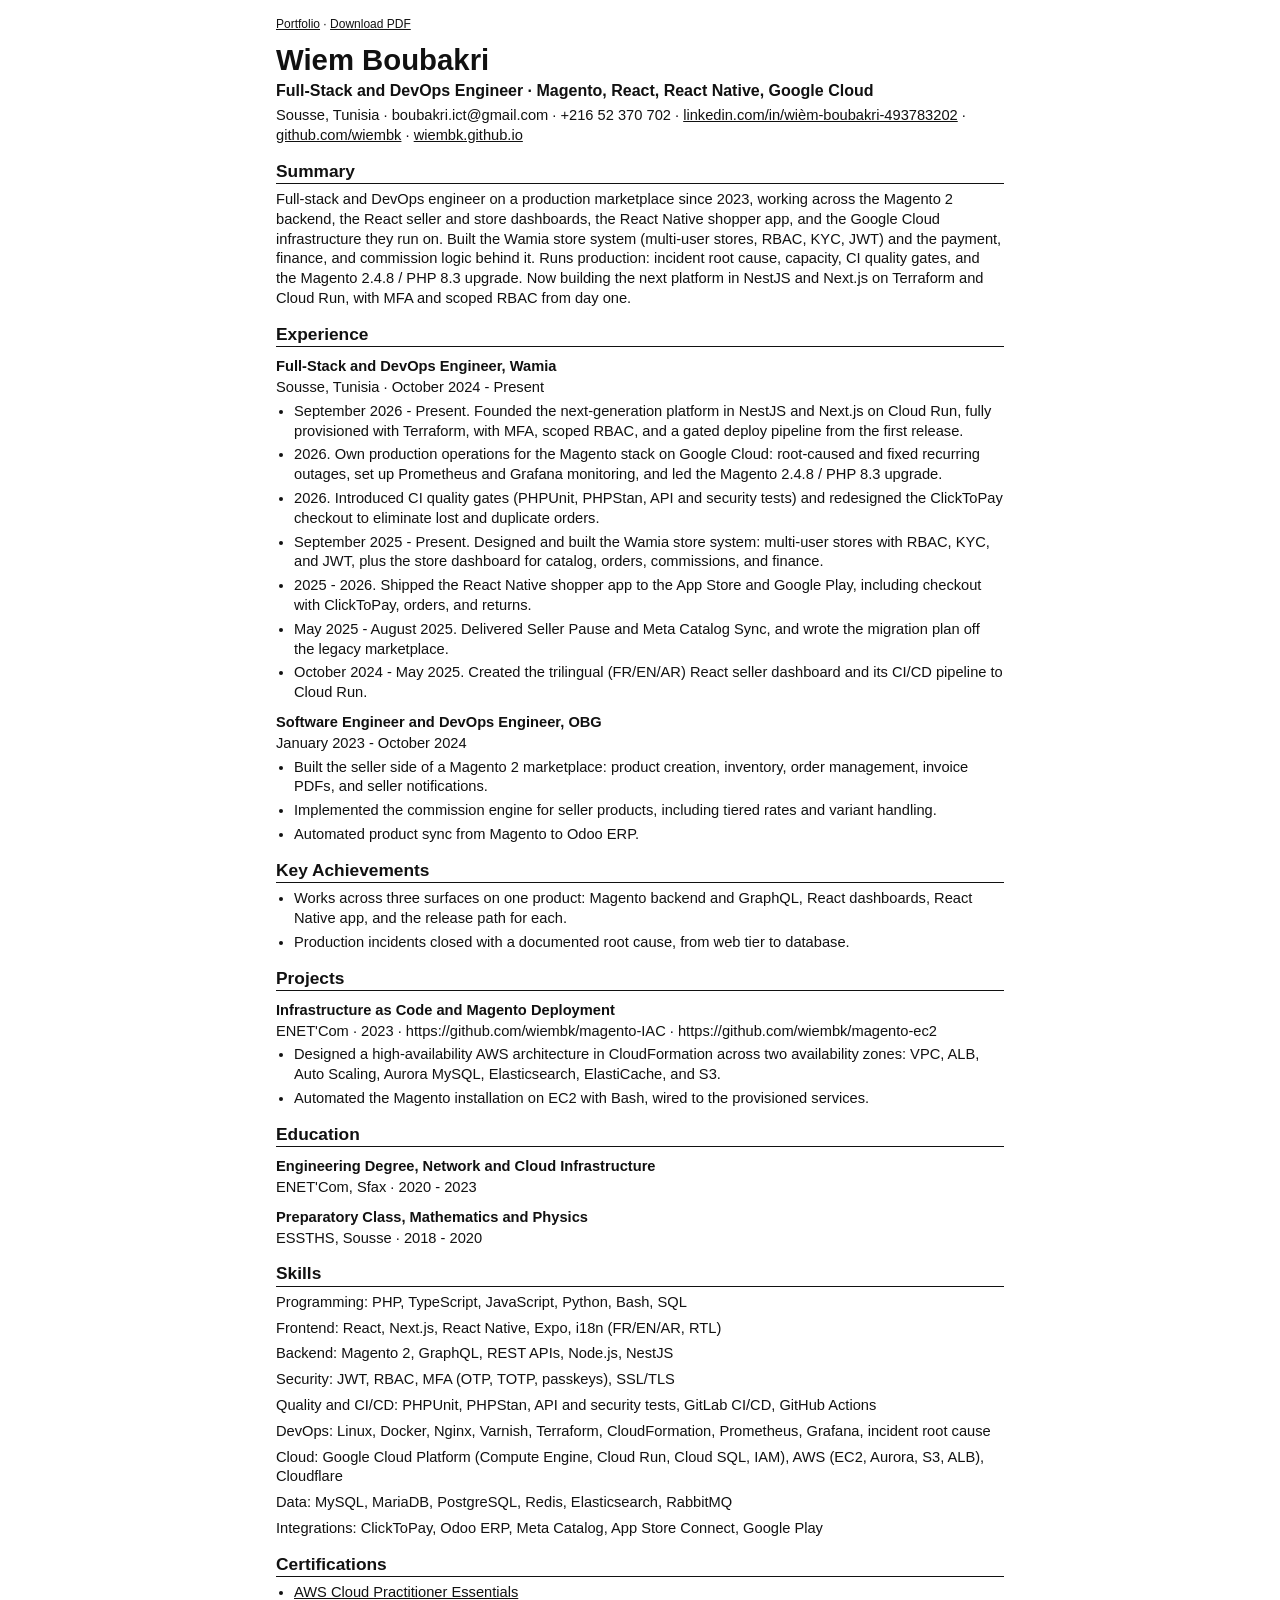
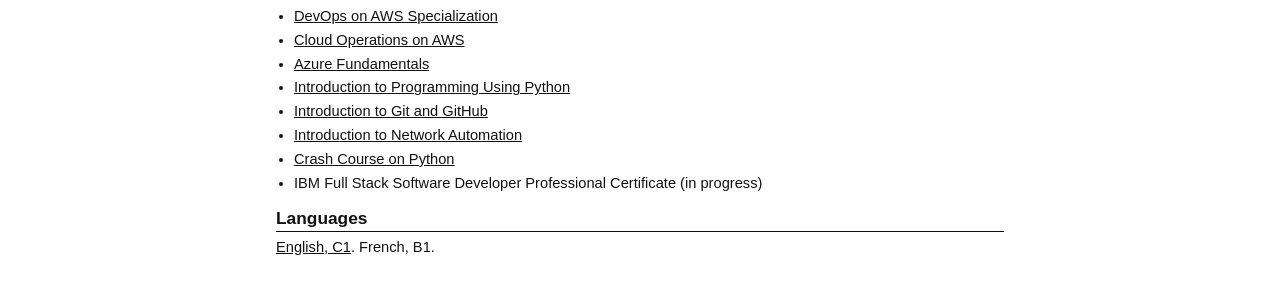
==== commit 4d8d2feb: "fix: split security out of backend skills and shorten skill lines Co-authored-by: Cursor <cursoragen" ====
--- a/resume.html
+++ b/resume.html
@@ -66,12 +66,13 @@
     <h2>Skills</h2>
     <p>Programming: PHP, TypeScript, JavaScript, Python, Bash, SQL</p>
     <p>Frontend: React, Next.js, React Native, Expo, i18n (FR/EN/AR, RTL)</p>
-    <p>Backend: Magento 2, PHP, GraphQL, REST APIs, Node.js, NestJS, Odoo, JWT, RBAC, MFA (OTP, TOTP, passkeys)</p>
-    <p>Quality and CI/CD: PHPUnit, PHPStan, GraphQL API tests, security tests, e2e screenshots, GitLab CI/CD, GitHub Actions</p>
-    <p>DevOps: Linux (Debian, Ubuntu), Docker, Docker Compose, Nginx, Varnish, PHP-FPM tuning, Terraform, CloudFormation, Prometheus, Grafana, Alertmanager, SSL/TLS (Cloudflare, Let's Encrypt), DNS, SSH/SFTP, incident root cause</p>
-    <p>Cloud: Google Cloud Platform (GCP: Compute Engine, Cloud Run, Cloud SQL, Cloud Storage, Artifact Registry, IAM), AWS (VPC, EC2, RDS Aurora, S3, ALB, ElastiCache), Cloudflare (Turnstile, CSP)</p>
-    <p>Data: MySQL, MariaDB, PostgreSQL, Redis, Elasticsearch, OpenSearch, RabbitMQ</p>
-    <p>Payments and integrations: ClickToPay, Meta Catalog, WhatsApp notifications, WinSMS, App Store Connect, Google Play</p>
+    <p>Backend: Magento 2, GraphQL, REST APIs, Node.js, NestJS</p>
+    <p>Security: JWT, RBAC, MFA (OTP, TOTP, passkeys), SSL/TLS</p>
+    <p>Quality and CI/CD: PHPUnit, PHPStan, API and security tests, GitLab CI/CD, GitHub Actions</p>
+    <p>DevOps: Linux, Docker, Nginx, Varnish, Terraform, CloudFormation, Prometheus, Grafana, incident root cause</p>
+    <p>Cloud: Google Cloud Platform (Compute Engine, Cloud Run, Cloud SQL, IAM), AWS (EC2, Aurora, S3, ALB), Cloudflare</p>
+    <p>Data: MySQL, MariaDB, PostgreSQL, Redis, Elasticsearch, RabbitMQ</p>
+    <p>Integrations: ClickToPay, Odoo ERP, Meta Catalog, App Store Connect, Google Play</p>
 
     <h2>Certifications</h2>
     <ul class="certs-compact">
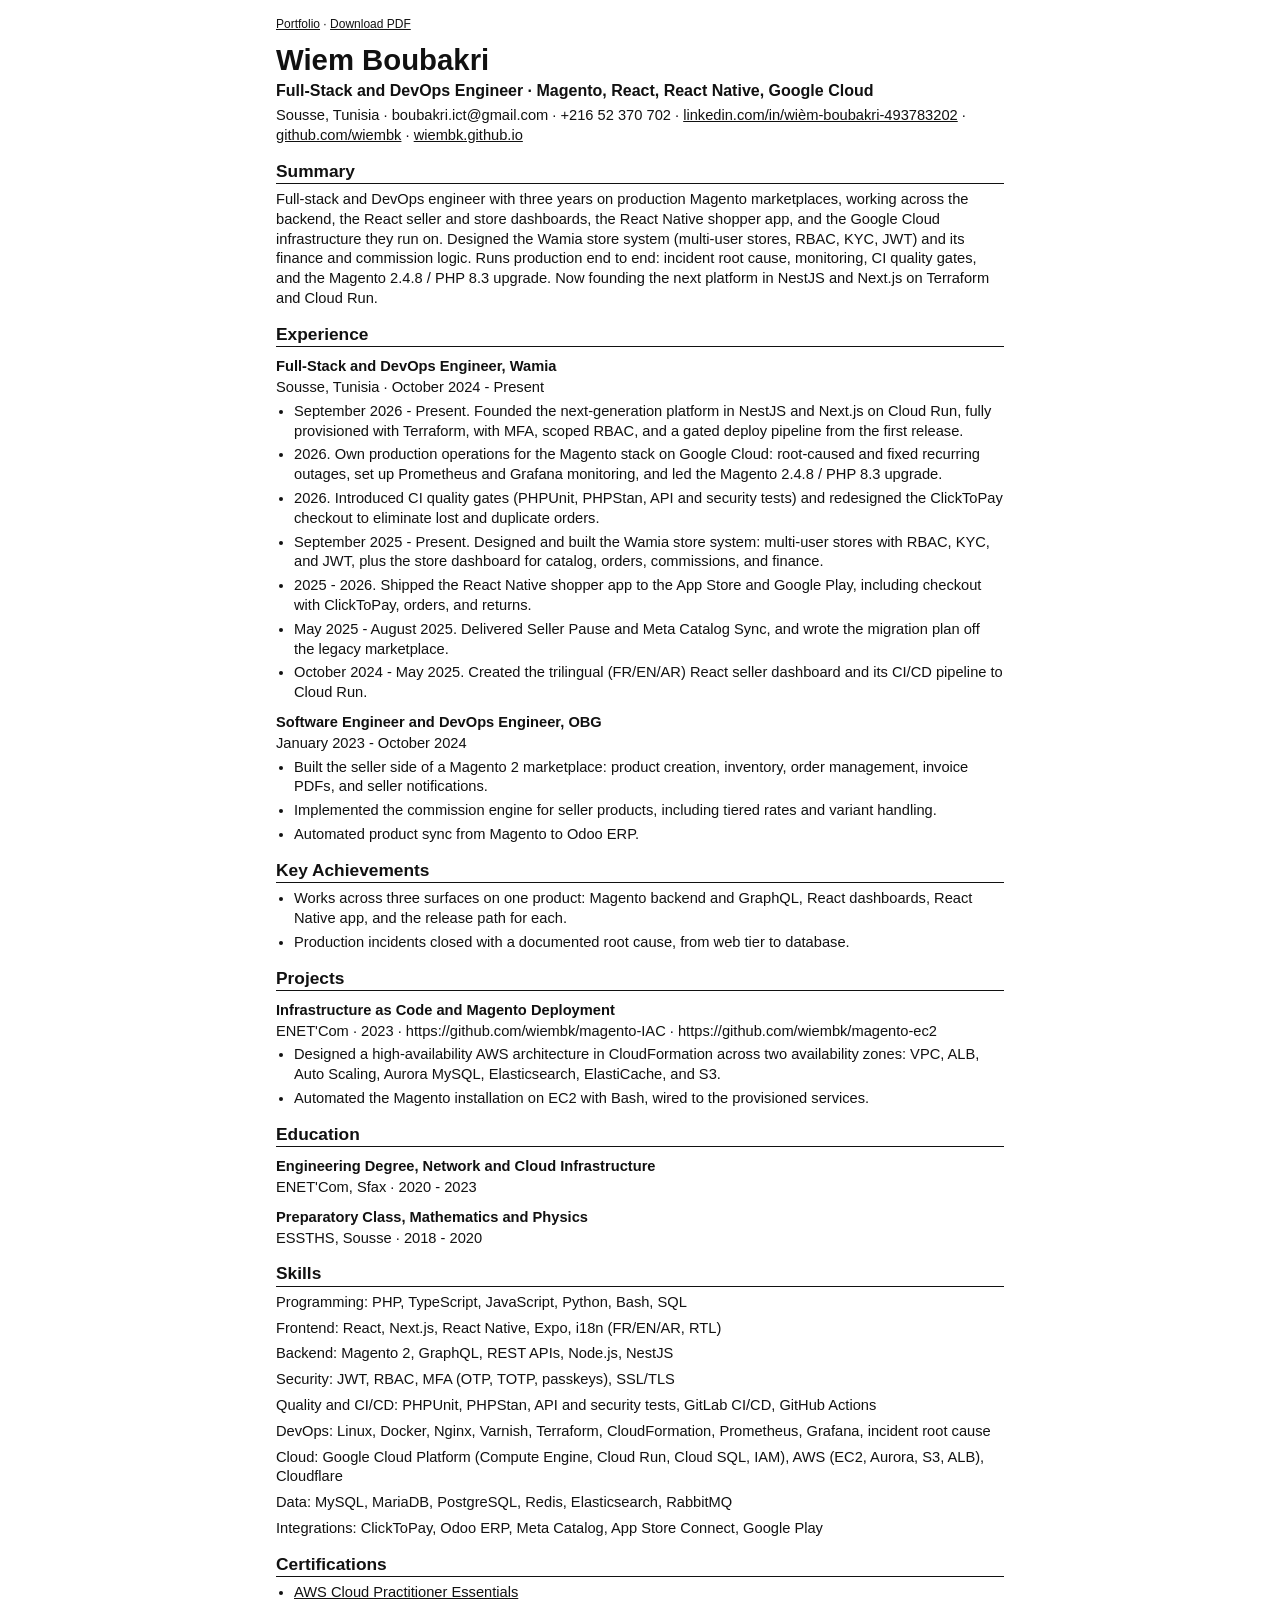
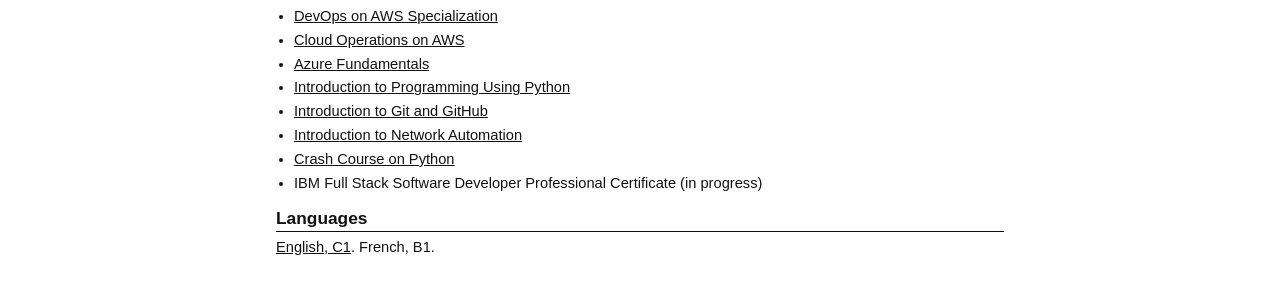
==== commit 9b561434: "fix: tighten resume summary Co-authored-by: Cursor <cursoragent@cursor.com>" ====
--- a/resume.html
+++ b/resume.html
@@ -16,7 +16,7 @@
     <p class="contact">Sousse, Tunisia · boubakri.ict@gmail.com · +216 52 370 702 · <a href="https://www.linkedin.com/in/wi%C3%A8m-boubakri-493783202/">linkedin.com/in/wièm-boubakri-493783202</a> · <a href="https://github.com/wiembk">github.com/wiembk</a> · <a href="https://wiembk.github.io">wiembk.github.io</a></p>
 
     <h2>Summary</h2>
-    <p>Full-stack and DevOps engineer on a production marketplace since 2023, working across the Magento 2 backend, the React seller and store dashboards, the React Native shopper app, and the Google Cloud infrastructure they run on. Built the Wamia store system (multi-user stores, RBAC, KYC, JWT) and the payment, finance, and commission logic behind it. Runs production: incident root cause, capacity, CI quality gates, and the Magento 2.4.8 / PHP 8.3 upgrade. Now building the next platform in NestJS and Next.js on Terraform and Cloud Run, with MFA and scoped RBAC from day one.</p>
+    <p>Full-stack and DevOps engineer with three years on production Magento marketplaces, working across the backend, the React seller and store dashboards, the React Native shopper app, and the Google Cloud infrastructure they run on. Designed the Wamia store system (multi-user stores, RBAC, KYC, JWT) and its finance and commission logic. Runs production end to end: incident root cause, monitoring, CI quality gates, and the Magento 2.4.8 / PHP 8.3 upgrade. Now founding the next platform in NestJS and Next.js on Terraform and Cloud Run.</p>
 
     <h2>Experience</h2>
 
